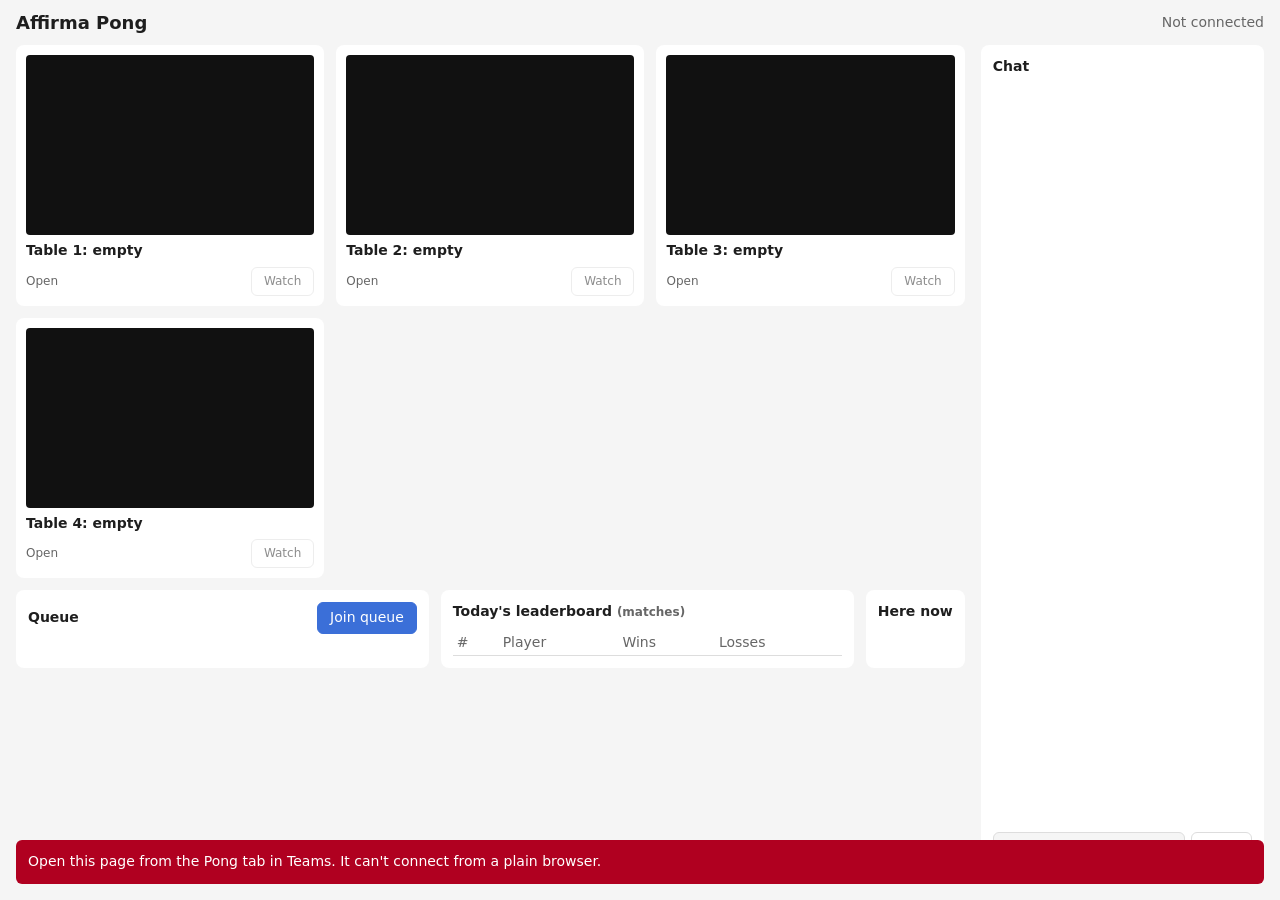
==== index.html @ b14bc33f "Add files via upload" ====
<!doctype html>
<html lang="en"><head><meta charset="utf-8"><meta name="viewport" content="width=device-width,initial-scale=1">
<title>Affirma Pong</title>  <script type="module" crossorigin src="./assets/main-BTgfUOuB.js"></script>
  <link rel="modulepreload" crossorigin href="./assets/childCommunication-DNz5EZLB.js">
  <link rel="stylesheet" crossorigin href="./assets/childCommunication-Cfdtq1eV.css">
</head>
<body>
<header>
  <h1>Affirma Pong</h1>
  <div class="hdr-right"><span id="me" class="muted">Connecting…</span><span id="role" class="pill" hidden title="Your browser is currently coordinating the lobby">host</span></div>
</header>
<main class="layout">
  <section class="content">
    <!-- LOBBY -->
    <div id="lobby">
      <div id="tables" class="tables"></div>
      <div class="row">
        <div class="card grow">
          <div class="card-h"><h2>Queue</h2><button id="queueBtn" class="primary">Join queue</button></div>
          <ol id="queue" class="list"></ol>
        </div>
        <div class="card grow">
          <h2>Today's leaderboard <span class="muted small">(matches)</span></h2>
          <table class="board"><thead><tr><th>#</th><th>Player</th><th>Wins</th><th>Losses</th></tr></thead><tbody id="board"></tbody></table>
        </div>
        <div class="card">
          <h2>Here now</h2><ul id="people" class="list"></ul>
        </div>
      </div>
    </div>
    <!-- TABLE -->
    <div id="table" hidden>
      <div class="table-bar">
        <button id="backBtn">← Lobby</button>
        <div id="scoreline" class="scoreline"></div>
        <div><button id="forfeitBtn" class="danger" hidden>Forfeit</button></div>
      </div>
      <div class="court-wrap">
        <canvas id="court" width="800" height="500"></canvas>
        <div id="overlay" class="overlay" hidden></div>
      </div>
      <p class="muted small">Mouse over the court, or ↑/↓ (W/S), to move your paddle.</p>
    </div>
  </section>
  <aside class="chat card">
    <h2>Chat</h2>
    <div id="chatLog" class="chat-log"></div>
    <form id="chatForm" class="chat-form"><input id="chatInput" maxlength="300" placeholder="Say something…" autocomplete="off"><button>Send</button></form>
  </aside>
</main>
<div id="error" class="error" hidden></div>
</body></html>
---- assets/childCommunication-Cfdtq1eV.css ----
:root{--bg:#f5f5f5;--fg:#1e1e1e;--muted:#666;--panel:#fff;--line:#ddd;--court:#111;--accent:#3b6fd8;--accent-fg:#fff;--danger:#c62828;--err:#b00020}[hidden]{display:none!important}@media (prefers-color-scheme:dark){:root{--bg:#1f1f1f;--fg:#eee;--muted:#aaa;--panel:#2a2a2a;--line:#3a3a3a;--accent:#6b93e8}}*{box-sizing:border-box}body{margin:0;font:14px/1.4 Segoe UI,system-ui,sans-serif;background:var(--bg);color:var(--fg)}header{display:flex;justify-content:space-between;align-items:center;padding:10px 16px}h1{font-size:18px;margin:0}h2{font-size:14px;margin:0 0 8px}.hdr-right{display:flex;gap:8px;align-items:center}.pill{font-size:11px;border:1px solid var(--line);border-radius:10px;padding:1px 8px;color:var(--muted)}.muted{color:var(--muted)}.small{font-size:12px}.layout{display:flex;gap:16px;padding:0 16px 16px;align-items:flex-start}.content{flex:1;min-width:0}.card{background:var(--panel);border-radius:8px;padding:12px}.card-h{display:flex;justify-content:space-between;align-items:center;margin-bottom:8px}.card-h h2{margin:0}.row{display:flex;gap:12px;margin-top:12px;flex-wrap:wrap}.grow{flex:1 1 220px}.tables{display:grid;grid-template-columns:repeat(auto-fill,minmax(230px,1fr));gap:12px}.tcard{background:var(--panel);border-radius:8px;padding:10px;display:flex;flex-direction:column;gap:6px}.tcard canvas{width:100%;aspect-ratio:8/5;background:var(--court);border-radius:4px;display:block}.tcard .names{font-weight:600;white-space:nowrap;overflow:hidden;text-overflow:ellipsis}.tcard .meta{display:flex;justify-content:space-between;align-items:center;color:var(--muted);font-size:12px}button{font:inherit;border:1px solid var(--line);background:var(--panel);color:var(--fg);border-radius:6px;padding:5px 12px;cursor:pointer}button:hover{border-color:var(--accent)}button:disabled{opacity:.5;cursor:default}button.primary{background:var(--accent);color:var(--accent-fg);border-color:var(--accent)}button.danger{color:var(--danger);border-color:var(--danger)}button.sel{outline:2px solid var(--accent)}.list{margin:0;padding-left:20px}.list li{padding:2px 0}ul.list{list-style:none;padding:0}.board{width:100%;border-collapse:collapse}.board th,.board td{text-align:left;padding:3px 4px;border-bottom:1px solid var(--line)}.board th{color:var(--muted);font-weight:400}.you{font-weight:600}.table-bar{display:flex;justify-content:space-between;align-items:center;margin-bottom:8px;gap:8px}.scoreline{font-size:16px;font-weight:600;text-align:center}.scoreline .sub{display:block;font-size:12px;font-weight:400;color:var(--muted)}.court-wrap{position:relative;max-width:800px}#court{width:100%;height:auto;background:var(--court);border-radius:8px;display:block;touch-action:none}.overlay{position:absolute;top:0;right:0;bottom:0;left:0;display:flex;flex-direction:column;align-items:center;justify-content:center;gap:10px;background:#0000008c;color:#fff;border-radius:8px;text-align:center;padding:16px}.overlay .big{font-size:22px;font-weight:600}.overlay .opts{display:flex;gap:8px;flex-wrap:wrap;justify-content:center}.overlay button{background:#2a2a2a;color:#fff;border-color:#666}.overlay button.sel{outline-color:#8fb0ff}.overlay input{width:64px;font:inherit;padding:4px;border-radius:6px;border:1px solid #666;background:#2a2a2a;color:#fff}.chat{flex:0 0 280px;display:flex;flex-direction:column;height:calc(100vh - 70px);min-height:320px;position:sticky;top:8px}.chat-log{flex:1;overflow-y:auto;display:flex;flex-direction:column;gap:6px;padding-right:4px}.chat-log .msg b{margin-right:4px}.chat-log .t{color:var(--muted);font-size:11px;margin-left:4px}.chat-form{display:flex;gap:6px;margin-top:8px}.chat-form input{flex:1;min-width:0;font:inherit;padding:5px 8px;border:1px solid var(--line);border-radius:6px;background:var(--bg);color:var(--fg)}.center{max-width:480px;margin:48px auto;text-align:center}.error{position:fixed;left:16px;right:16px;bottom:16px;background:var(--err);color:#fff;padding:12px;border-radius:6px}@media (max-width:900px){.layout{flex-direction:column}.chat{position:static;height:340px;flex-basis:auto;width:100%}}
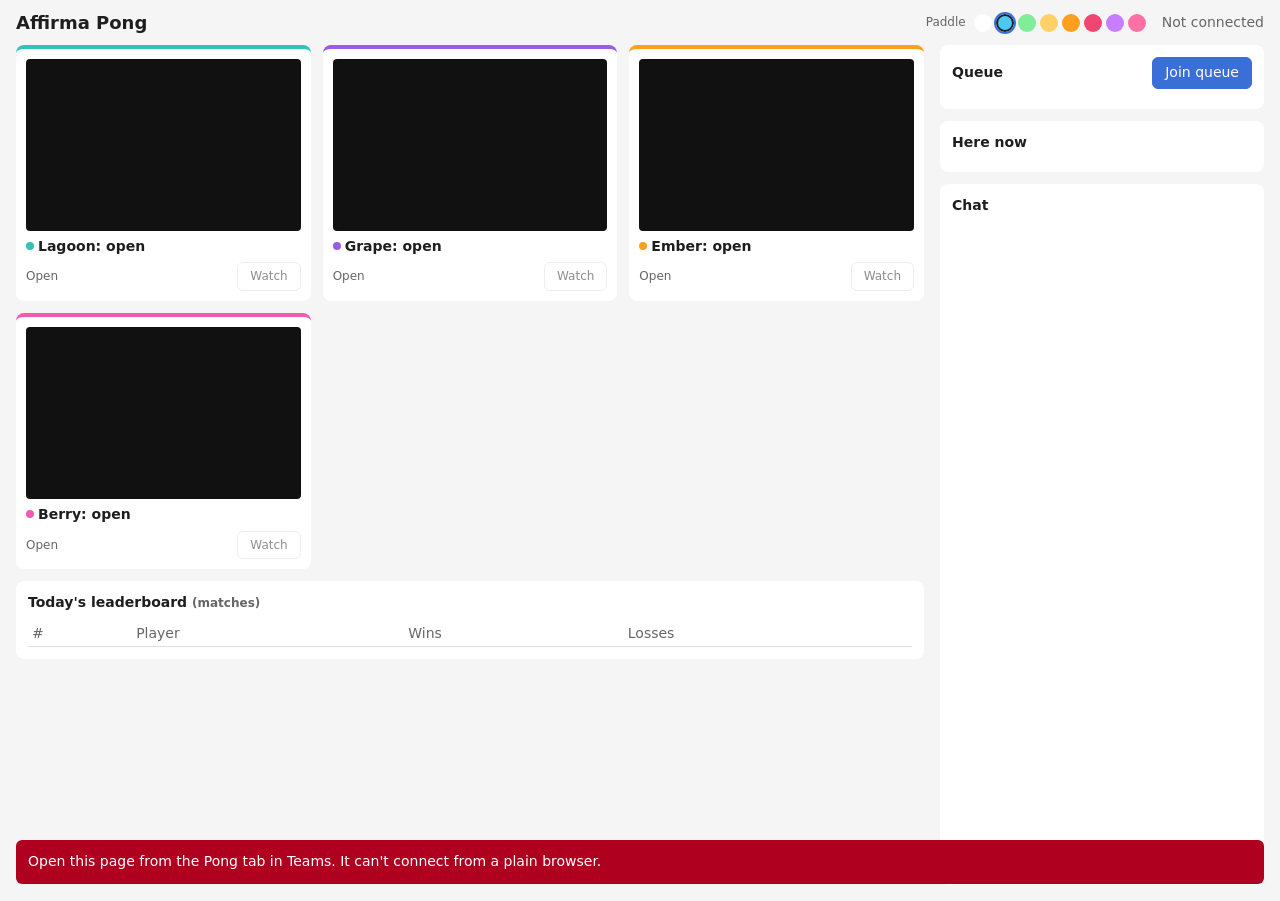
==== commit 748c02f4: "Add files via upload" ====
--- a/index.html
+++ b/index.html
@@ -1,13 +1,13 @@
 <!doctype html>
 <html lang="en"><head><meta charset="utf-8"><meta name="viewport" content="width=device-width,initial-scale=1">
-<title>Affirma Pong</title>  <script type="module" crossorigin src="./assets/main-BTgfUOuB.js"></script>
-  <link rel="modulepreload" crossorigin href="./assets/childCommunication-DNz5EZLB.js">
-  <link rel="stylesheet" crossorigin href="./assets/childCommunication-Cfdtq1eV.css">
+<title>Affirma Pong</title>  <script type="module" crossorigin src="./assets/main-C1yGoTBP.js"></script>
+  <link rel="modulepreload" crossorigin href="./assets/childCommunication-CGfegO4c.js">
+  <link rel="stylesheet" crossorigin href="./assets/childCommunication-SE3dBm0N.css">
 </head>
 <body>
 <header>
   <h1>Affirma Pong</h1>
-  <div class="hdr-right"><span id="me" class="muted">Connecting…</span><span id="role" class="pill" hidden title="Your browser is currently coordinating the lobby">host</span></div>
+  <div class="hdr-right"><span class="muted small">Paddle</span><div id="colorPick" class="swatches"></div><span id="me" class="muted">Connecting…</span><span id="role" class="pill" hidden title="Your browser is currently coordinating the lobby">host</span></div>
 </header>
 <main class="layout">
   <section class="content">
@@ -16,15 +16,8 @@
       <div id="tables" class="tables"></div>
       <div class="row">
         <div class="card grow">
-          <div class="card-h"><h2>Queue</h2><button id="queueBtn" class="primary">Join queue</button></div>
-          <ol id="queue" class="list"></ol>
-        </div>
-        <div class="card grow">
           <h2>Today's leaderboard <span class="muted small">(matches)</span></h2>
           <table class="board"><thead><tr><th>#</th><th>Player</th><th>Wins</th><th>Losses</th></tr></thead><tbody id="board"></tbody></table>
-        </div>
-        <div class="card">
-          <h2>Here now</h2><ul id="people" class="list"></ul>
         </div>
       </div>
     </div>
@@ -39,13 +32,24 @@
         <canvas id="court" width="800" height="500"></canvas>
         <div id="overlay" class="overlay" hidden></div>
       </div>
-      <p class="muted small">Mouse over the court, or ↑/↓ (W/S), to move your paddle.</p>
+      <p id="watchers" class="muted small"></p>
+      <p class="muted small">Mouse over the court, or ↑/↓ (W/S), to move your paddle. When it is your serve, click the court or press Space.</p>
     </div>
   </section>
-  <aside class="chat card">
-    <h2>Chat</h2>
-    <div id="chatLog" class="chat-log"></div>
-    <form id="chatForm" class="chat-form"><input id="chatInput" maxlength="300" placeholder="Say something…" autocomplete="off"><button>Send</button></form>
+  <aside class="side">
+    <div class="card">
+      <div class="card-h"><h2>Queue</h2><button id="queueBtn" class="primary">Join queue</button></div>
+      <ol id="queue" class="list"></ol>
+    </div>
+    <div class="card">
+      <h2>Here now</h2><ul id="people" class="list people"></ul>
+    </div>
+    <div class="card chat">
+      <h2>Chat</h2>
+      <div id="chatLog" class="chat-log"></div>
+      <div id="emojiPop" class="emoji-pop" hidden></div>
+      <form id="chatForm" class="chat-form"><button type="button" id="emojiBtn" class="emoji-btn" title="Emoji" aria-label="Emoji">😀</button><input id="chatInput" maxlength="300" placeholder="Say something…" autocomplete="off"><button>Send</button></form>
+    </div>
   </aside>
 </main>
 <div id="error" class="error" hidden></div>
--- a/assets/childCommunication-SE3dBm0N.css
+++ b/assets/childCommunication-SE3dBm0N.css
@@ -0,0 +1 @@
+:root{--bg:#f5f5f5;--fg:#1e1e1e;--muted:#666;--panel:#fff;--line:#ddd;--court:#111;--accent:#3b6fd8;--accent-fg:#fff;--danger:#c62828;--err:#b00020}[hidden]{display:none!important}@media (prefers-color-scheme:dark){:root{--bg:#1f1f1f;--fg:#eee;--muted:#aaa;--panel:#2a2a2a;--line:#3a3a3a;--accent:#6b93e8}}*{box-sizing:border-box}body{margin:0;font:14px/1.4 Segoe UI,system-ui,sans-serif;background:var(--bg);color:var(--fg)}header{display:flex;justify-content:space-between;align-items:center;padding:10px 16px}h1{font-size:18px;margin:0}h2{font-size:14px;margin:0 0 8px}.hdr-right{display:flex;gap:8px;align-items:center}.pill{font-size:11px;border:1px solid var(--line);border-radius:10px;padding:1px 8px;color:var(--muted)}.muted{color:var(--muted)}.small{font-size:12px}.layout{display:flex;gap:16px;padding:0 16px 16px;align-items:flex-start}.content{flex:1;min-width:0}.card{background:var(--panel);border-radius:8px;padding:12px}.card-h{display:flex;justify-content:space-between;align-items:center;margin-bottom:8px}.card-h h2{margin:0}.row{display:flex;gap:12px;margin-top:12px;flex-wrap:wrap}.grow{flex:1 1 220px}.tables{display:grid;grid-template-columns:repeat(auto-fill,minmax(230px,1fr));gap:12px}.tcard{background:var(--panel);border-radius:8px;padding:10px;display:flex;flex-direction:column;gap:6px}.tcard canvas{width:100%;aspect-ratio:8/5;background:var(--court);border-radius:4px;display:block}.tcard .names{font-weight:600;white-space:nowrap;overflow:hidden;text-overflow:ellipsis}.tcard .meta{display:flex;justify-content:space-between;align-items:center;color:var(--muted);font-size:12px}button{font:inherit;border:1px solid var(--line);background:var(--panel);color:var(--fg);border-radius:6px;padding:5px 12px;cursor:pointer}button:hover{border-color:var(--accent)}button:disabled{opacity:.5;cursor:default}button.primary{background:var(--accent);color:var(--accent-fg);border-color:var(--accent)}button.danger{color:var(--danger);border-color:var(--danger)}button.sel{outline:2px solid var(--accent)}.list{margin:0;padding-left:20px}.list li{padding:2px 0}ul.list{list-style:none;padding:0}.board{width:100%;border-collapse:collapse}.board th,.board td{text-align:left;padding:3px 4px;border-bottom:1px solid var(--line)}.board th{color:var(--muted);font-weight:400}.you{font-weight:600}.table-bar{display:flex;justify-content:space-between;align-items:center;margin-bottom:8px;gap:8px}.scoreline{font-size:16px;font-weight:600;text-align:center}.scoreline .sub{display:block;font-size:12px;font-weight:400;color:var(--muted)}.court-wrap{position:relative;max-width:800px}#court{width:100%;height:auto;background:var(--court);border-radius:8px;display:block;touch-action:none}.overlay{position:absolute;top:0;right:0;bottom:0;left:0;display:flex;flex-direction:column;align-items:center;justify-content:center;gap:10px;background:#0000008c;color:#fff;border-radius:8px;text-align:center;padding:16px}.overlay .big{font-size:22px;font-weight:600}.overlay .opts{display:flex;gap:8px;flex-wrap:wrap;justify-content:center}.overlay button{background:#2a2a2a;color:#fff;border-color:#666}.overlay button.sel{outline-color:#8fb0ff}.overlay input{width:64px;font:inherit;padding:4px;border-radius:6px;border:1px solid #666;background:#2a2a2a;color:#fff}.side{flex:0 0 290px;display:flex;flex-direction:column;gap:12px;height:calc(100vh - 60px);min-height:480px;position:sticky;top:8px}.side .card{flex:0 0 auto}.side .list{max-height:150px;overflow-y:auto}.people li{display:flex;justify-content:space-between;gap:6px}.people .st{color:var(--muted);font-size:12px;white-space:nowrap}.chat{flex:1 1 auto!important;display:flex;flex-direction:column;min-height:220px;position:relative}.emoji-btn{padding:4px 8px;font-size:16px;line-height:1}.emoji-pop{position:absolute;left:12px;right:12px;bottom:52px;background:var(--panel);border:1px solid var(--line);border-radius:8px;padding:6px;display:grid;grid-template-columns:repeat(8,1fr);gap:2px;box-shadow:0 4px 16px #00000040;z-index:5}.emoji-pop button{border:none;background:none;font-size:18px;padding:4px;line-height:1}.emoji-pop button:hover{background:var(--bg)}.tcard .watch{color:var(--muted);font-weight:400;font-size:12px;margin-left:4px}.chat-log{flex:1;overflow-y:auto;display:flex;flex-direction:column;gap:6px;padding-right:4px}.chat-log .msg b{margin-right:4px}.chat-log .t{color:var(--muted);font-size:11px;margin-left:4px}.chat-form{display:flex;gap:6px;margin-top:8px}.chat-form input{flex:1;min-width:0;font:inherit;padding:5px 8px;border:1px solid var(--line);border-radius:6px;background:var(--bg);color:var(--fg)}.center{max-width:480px;margin:48px auto;text-align:center}.error{position:fixed;left:16px;right:16px;bottom:16px;background:var(--err);color:#fff;padding:12px;border-radius:6px}@media (max-width:900px){.layout{flex-direction:column}.side{position:static;height:auto;width:100%;flex-basis:auto}.chat{height:340px}}.swatches{display:flex;gap:4px;margin-right:8px}.swatches button{width:18px;height:18px;padding:0;border-radius:50%;border:2px solid transparent}.swatches button.sel{border-color:var(--fg)}.tcard{border-top:4px solid var(--tc,#888)}.tcard .names .dot{display:inline-block;width:8px;height:8px;border-radius:50%;margin:0 4px 1px 0}.court-wrap{border-radius:8px;box-shadow:0 0 0 3px var(--tc,transparent)}
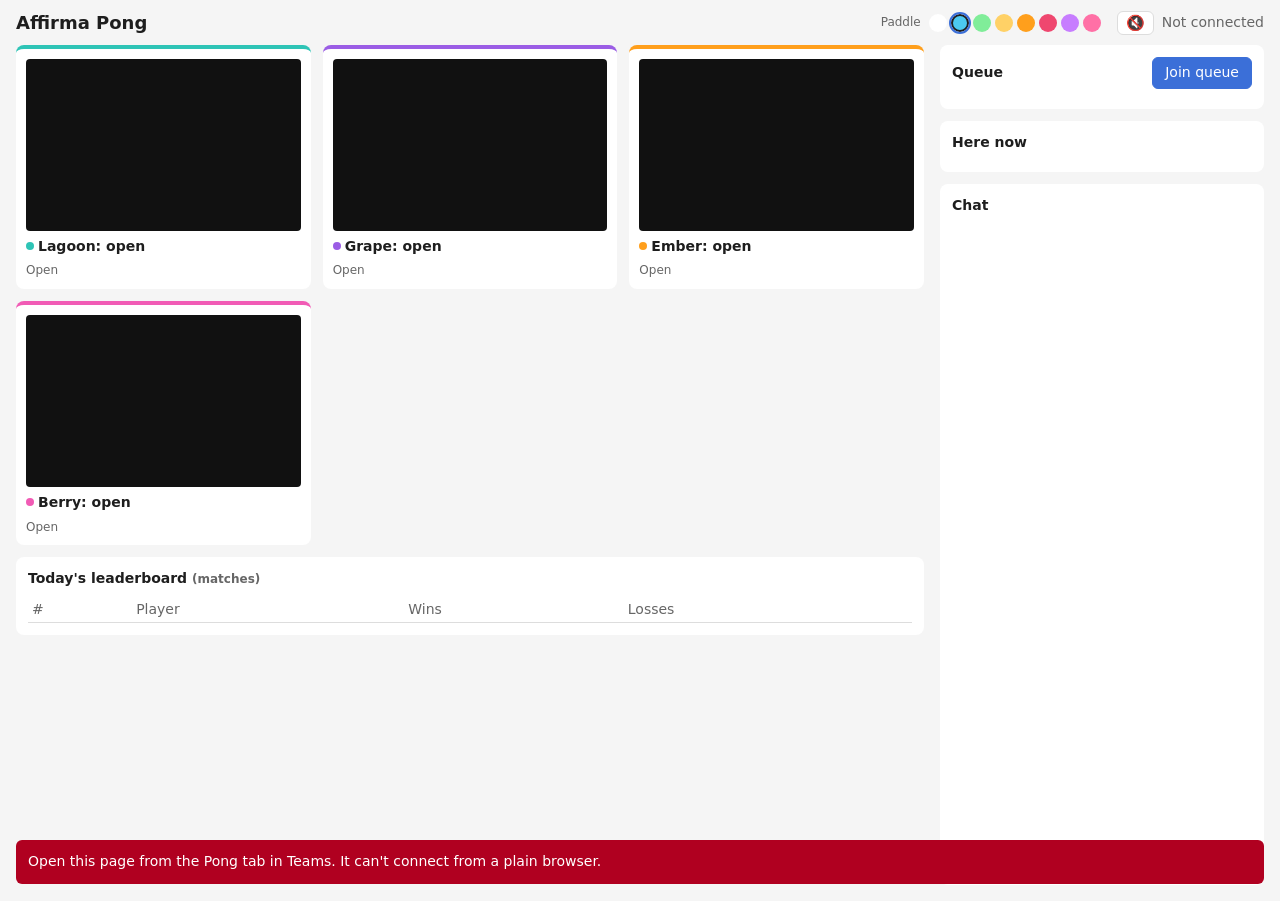
==== commit a62706fe: "Add files via upload" ====
--- a/index.html
+++ b/index.html
@@ -1,13 +1,13 @@
 <!doctype html>
 <html lang="en"><head><meta charset="utf-8"><meta name="viewport" content="width=device-width,initial-scale=1">
-<title>Affirma Pong</title>  <script type="module" crossorigin src="./assets/main-C1yGoTBP.js"></script>
-  <link rel="modulepreload" crossorigin href="./assets/childCommunication-CGfegO4c.js">
-  <link rel="stylesheet" crossorigin href="./assets/childCommunication-SE3dBm0N.css">
+<title>Affirma Pong</title>  <script type="module" crossorigin src="./assets/main-DrzrTM7B.js"></script>
+  <link rel="modulepreload" crossorigin href="./assets/childCommunication-D9LgDVON.js">
+  <link rel="stylesheet" crossorigin href="./assets/childCommunication-C9RB9UH6.css">
 </head>
 <body>
 <header>
   <h1>Affirma Pong</h1>
-  <div class="hdr-right"><span class="muted small">Paddle</span><div id="colorPick" class="swatches"></div><span id="me" class="muted">Connecting…</span><span id="role" class="pill" hidden title="Your browser is currently coordinating the lobby">host</span></div>
+  <div class="hdr-right"><span class="muted small">Paddle</span><div id="colorPick" class="swatches"></div><button id="soundBtn" class="icon-btn" title="Sound effects">🔇</button><span id="me" class="muted">Connecting…</span><span id="role" class="pill" hidden title="Your browser is currently coordinating the lobby">host</span></div>
 </header>
 <main class="layout">
   <section class="content">
@@ -32,7 +32,7 @@
         <canvas id="court" width="800" height="500"></canvas>
         <div id="overlay" class="overlay" hidden></div>
       </div>
-      <p id="watchers" class="muted small"></p>
+      <div class="under-court"><div id="reactBar" class="react-bar"></div><p id="watchers" class="muted small"></p></div>
       <p class="muted small">Mouse over the court, or ↑/↓ (W/S), to move your paddle. When it is your serve, click the court or press Space.</p>
     </div>
   </section>
--- a/assets/childCommunication-C9RB9UH6.css
+++ b/assets/childCommunication-C9RB9UH6.css
@@ -0,0 +1 @@
+:root{--bg:#f5f5f5;--fg:#1e1e1e;--muted:#666;--panel:#fff;--line:#ddd;--court:#111;--accent:#3b6fd8;--accent-fg:#fff;--danger:#c62828;--err:#b00020}[hidden]{display:none!important}@media (prefers-color-scheme:dark){:root{--bg:#1f1f1f;--fg:#eee;--muted:#aaa;--panel:#2a2a2a;--line:#3a3a3a;--accent:#6b93e8}}*{box-sizing:border-box}body{margin:0;font:14px/1.4 Segoe UI,system-ui,sans-serif;background:var(--bg);color:var(--fg)}header{display:flex;justify-content:space-between;align-items:center;padding:10px 16px}h1{font-size:18px;margin:0}h2{font-size:14px;margin:0 0 8px}.hdr-right{display:flex;gap:8px;align-items:center}.pill{font-size:11px;border:1px solid var(--line);border-radius:10px;padding:1px 8px;color:var(--muted)}.muted{color:var(--muted)}.small{font-size:12px}.layout{display:flex;gap:16px;padding:0 16px 16px;align-items:flex-start}.content{flex:1;min-width:0}.card{background:var(--panel);border-radius:8px;padding:12px}.card-h{display:flex;justify-content:space-between;align-items:center;margin-bottom:8px}.card-h h2{margin:0}.row{display:flex;gap:12px;margin-top:12px;flex-wrap:wrap}.grow{flex:1 1 220px}.tables{display:grid;grid-template-columns:repeat(auto-fill,minmax(230px,1fr));gap:12px}.tcard{background:var(--panel);border-radius:8px;padding:10px;display:flex;flex-direction:column;gap:6px}.tcard canvas{width:100%;aspect-ratio:8/5;background:var(--court);border-radius:4px;display:block}.tcard .names{font-weight:600;white-space:nowrap;overflow:hidden;text-overflow:ellipsis}.tcard .meta{display:flex;justify-content:space-between;align-items:center;color:var(--muted);font-size:12px}button{font:inherit;border:1px solid var(--line);background:var(--panel);color:var(--fg);border-radius:6px;padding:5px 12px;cursor:pointer}button:hover{border-color:var(--accent)}button:disabled{opacity:.5;cursor:default}button.primary{background:var(--accent);color:var(--accent-fg);border-color:var(--accent)}button.danger{color:var(--danger);border-color:var(--danger)}button.sel{outline:2px solid var(--accent)}.list{margin:0;padding-left:20px}.list li{padding:2px 0}ul.list{list-style:none;padding:0}.board{width:100%;border-collapse:collapse}.board th,.board td{text-align:left;padding:3px 4px;border-bottom:1px solid var(--line)}.board th{color:var(--muted);font-weight:400}.you{font-weight:600}.table-bar{display:flex;justify-content:space-between;align-items:center;margin-bottom:8px;gap:8px}.scoreline{font-size:16px;font-weight:600;text-align:center}.scoreline .sub{display:block;font-size:12px;font-weight:400;color:var(--muted)}.court-wrap{position:relative;max-width:800px}#court{width:100%;height:auto;background:var(--court);border-radius:8px;display:block;touch-action:none}.overlay{position:absolute;top:0;right:0;bottom:0;left:0;display:flex;flex-direction:column;align-items:center;justify-content:center;gap:10px;background:#0000008c;color:#fff;border-radius:8px;text-align:center;padding:16px}.overlay .big{font-size:22px;font-weight:600}.overlay .opts{display:flex;gap:8px;flex-wrap:wrap;justify-content:center}.overlay button{background:#2a2a2a;color:#fff;border-color:#666}.overlay button.sel{outline-color:#8fb0ff}.overlay input{width:64px;font:inherit;padding:4px;border-radius:6px;border:1px solid #666;background:#2a2a2a;color:#fff}.side{flex:0 0 290px;display:flex;flex-direction:column;gap:12px;height:calc(100vh - 60px);min-height:480px;position:sticky;top:8px}.side .card{flex:0 0 auto}.side .list{max-height:150px;overflow-y:auto}.people li{display:flex;justify-content:space-between;gap:6px}.people .st{color:var(--muted);font-size:12px;white-space:nowrap}.chat{flex:1 1 auto!important;display:flex;flex-direction:column;min-height:220px;position:relative}.emoji-btn{padding:4px 8px;font-size:16px;line-height:1}.emoji-pop{position:absolute;left:12px;right:12px;bottom:52px;background:var(--panel);border:1px solid var(--line);border-radius:8px;padding:6px;display:grid;grid-template-columns:repeat(8,1fr);gap:2px;box-shadow:0 4px 16px #00000040;z-index:5}.emoji-pop button{border:none;background:none;font-size:18px;padding:4px;line-height:1}.emoji-pop button:hover{background:var(--bg)}.tcard .watch{color:var(--muted);font-weight:400;font-size:12px;margin-left:4px}.chat-log{flex:1;overflow-y:auto;display:flex;flex-direction:column;gap:6px;padding-right:4px}.chat-log .msg b{margin-right:4px}.chat-log .t{color:var(--muted);font-size:11px;margin-left:4px}.chat-form{display:flex;gap:6px;margin-top:8px}.chat-form input{flex:1;min-width:0;font:inherit;padding:5px 8px;border:1px solid var(--line);border-radius:6px;background:var(--bg);color:var(--fg)}.center{max-width:480px;margin:48px auto;text-align:center}.error{position:fixed;left:16px;right:16px;bottom:16px;background:var(--err);color:#fff;padding:12px;border-radius:6px}@media (max-width:900px){.layout{flex-direction:column}.side{position:static;height:auto;width:100%;flex-basis:auto}.chat{height:340px}}.swatches{display:flex;gap:4px;margin-right:8px}.swatches button{width:18px;height:18px;padding:0;border-radius:50%;border:2px solid transparent}.swatches button.sel{border-color:var(--fg)}.tcard{border-top:4px solid var(--tc,#888)}.tcard .names .dot{display:inline-block;width:8px;height:8px;border-radius:50%;margin:0 4px 1px 0}.court-wrap{border-radius:8px;box-shadow:0 0 0 3px var(--tc,transparent)}.tcard .btns{display:flex;gap:6px}.icon-btn{padding:2px 8px;font-size:15px;line-height:1.2}.under-court{display:flex;justify-content:space-between;align-items:center;gap:12px;max-width:800px;margin-top:8px}.under-court p{margin:0}.react-bar{display:flex;gap:4px}.react-bar button{font-size:18px;padding:2px 8px;line-height:1.2}.react-bar button:active{transform:scale(.9)}.court-wrap{overflow:hidden}.react-float{position:absolute;bottom:8px;pointer-events:none;display:flex;flex-direction:column;align-items:center;animation:floatUp 2.2s ease-out forwards;z-index:3}.react-float .e{font-size:34px;line-height:1}.react-float .w{font-size:11px;color:#fff;background:#00000073;border-radius:6px;padding:0 5px;margin-top:2px}@keyframes floatUp{0%{transform:translateY(0) scale(.6);opacity:0}12%{transform:translateY(-30px) scale(1.15);opacity:1}to{transform:translateY(-360px) scale(1);opacity:0}}.scoreline .num{display:inline-block}.scoreline .num.pop{animation:pop .45s ease-out}@keyframes pop{0%{transform:scale(1)}40%{transform:scale(1.7);color:var(--accent)}to{transform:scale(1)}}
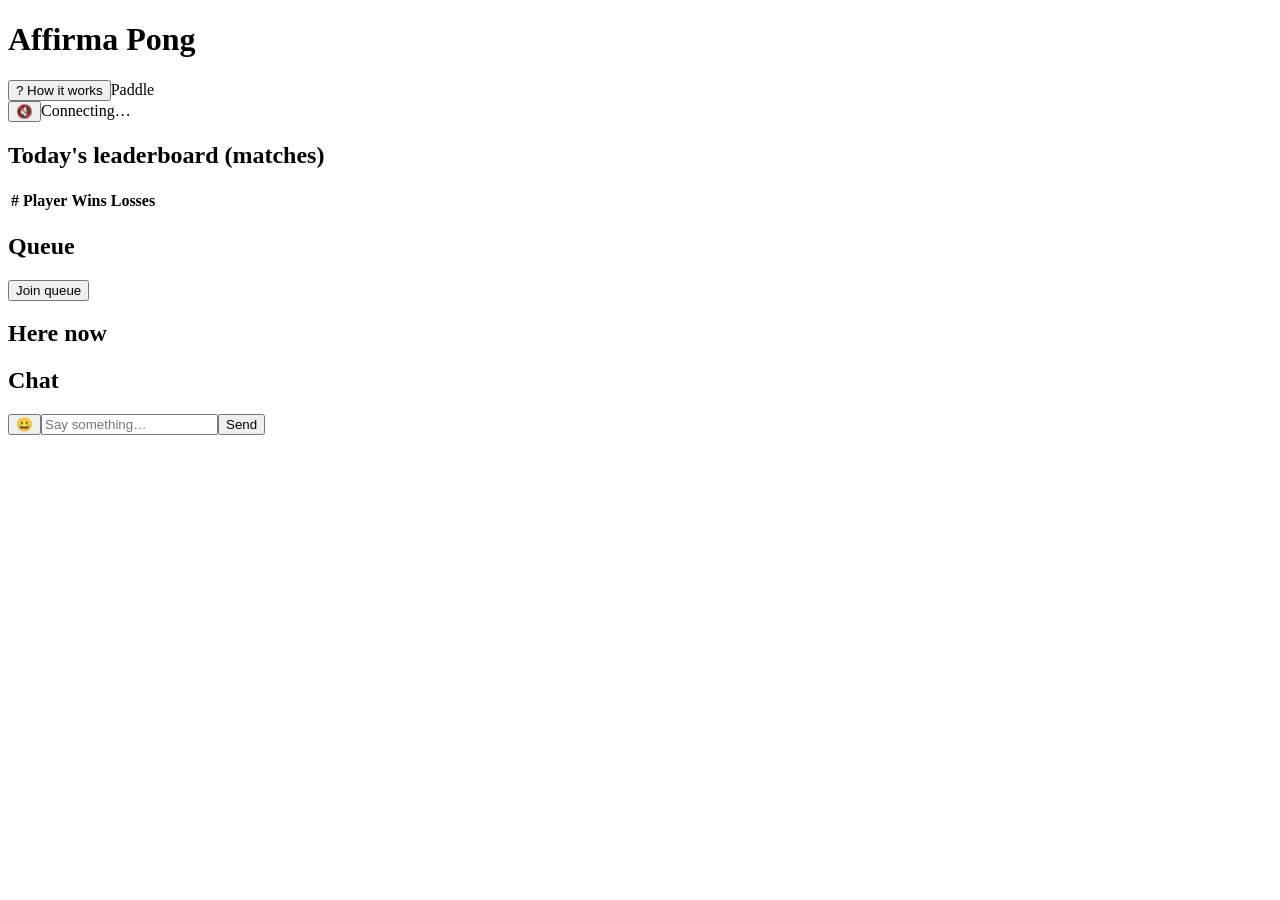
==== commit 2ad7c398: "Add files via upload" ====
--- a/index.html
+++ b/index.html
@@ -1,13 +1,13 @@
 <!doctype html>
 <html lang="en"><head><meta charset="utf-8"><meta name="viewport" content="width=device-width,initial-scale=1">
-<title>Affirma Pong</title>  <script type="module" crossorigin src="./assets/main-DrzrTM7B.js"></script>
-  <link rel="modulepreload" crossorigin href="./assets/childCommunication-D9LgDVON.js">
-  <link rel="stylesheet" crossorigin href="./assets/childCommunication-C9RB9UH6.css">
+<title>Affirma Pong</title>  <script type="module" crossorigin src="./assets/main-BjcgK_cM.js"></script>
+  <link rel="modulepreload" crossorigin href="./assets/childCommunication-bS1l7ua5.js">
+  <link rel="stylesheet" crossorigin href="./assets/childCommunication-LVL5ZOk_.css">
 </head>
 <body>
 <header>
   <h1>Affirma Pong</h1>
-  <div class="hdr-right"><span class="muted small">Paddle</span><div id="colorPick" class="swatches"></div><button id="soundBtn" class="icon-btn" title="Sound effects">🔇</button><span id="me" class="muted">Connecting…</span><span id="role" class="pill" hidden title="Your browser is currently coordinating the lobby">host</span></div>
+  <div class="hdr-right"><button id="helpBtn" class="icon-btn help-btn" title="How it works">? How it works</button><span class="muted small">Paddle</span><div id="colorPick" class="swatches"></div><button id="soundBtn" class="icon-btn" title="Sound effects">🔇</button><span id="me" class="muted">Connecting…</span><span id="role" class="pill" hidden title="Your browser is currently coordinating the lobby">host</span></div>
 </header>
 <main class="layout">
   <section class="content">
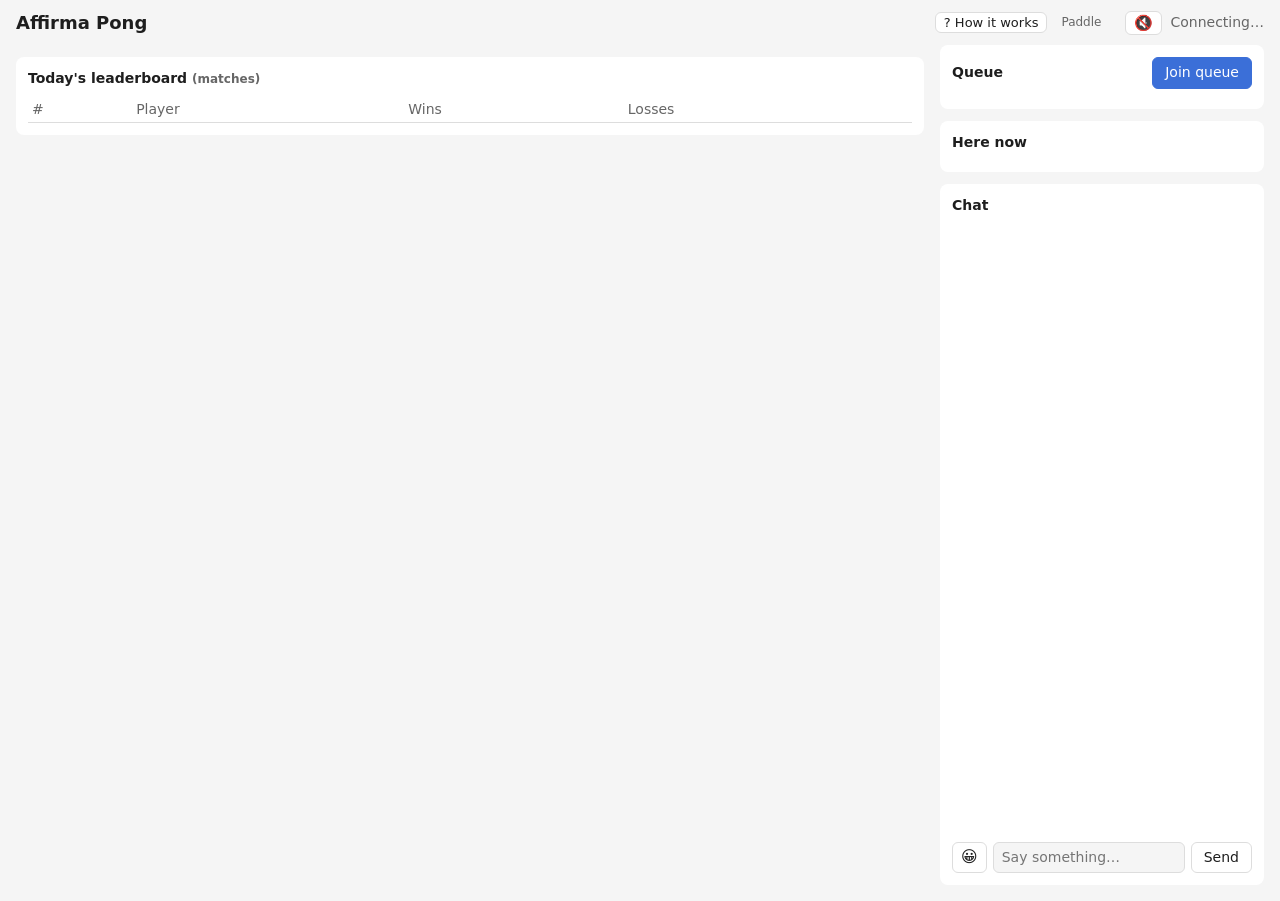
==== commit de5cc77b: "Add files via upload" ====
--- a/index.html
+++ b/index.html
@@ -1,6 +1,6 @@
 <!doctype html>
 <html lang="en"><head><meta charset="utf-8"><meta name="viewport" content="width=device-width,initial-scale=1">
-<title>Affirma Pong</title>  <script type="module" crossorigin src="./assets/main-BjcgK_cM.js"></script>
+<title>Affirma Pong</title>  <script type="module" crossorigin src="./assets/main-Hml-aUQJ.js"></script>
   <link rel="modulepreload" crossorigin href="./assets/childCommunication-bS1l7ua5.js">
   <link rel="stylesheet" crossorigin href="./assets/childCommunication-LVL5ZOk_.css">
 </head>
--- a/assets/childCommunication-LVL5ZOk_.css
+++ b/assets/childCommunication-LVL5ZOk_.css
@@ -0,0 +1 @@
+:root{--bg:#f5f5f5;--fg:#1e1e1e;--muted:#666;--panel:#fff;--line:#ddd;--court:#111;--accent:#3b6fd8;--accent-fg:#fff;--danger:#c62828;--err:#b00020}[hidden]{display:none!important}@media (prefers-color-scheme:dark){:root{--bg:#1f1f1f;--fg:#eee;--muted:#aaa;--panel:#2a2a2a;--line:#3a3a3a;--accent:#6b93e8}}*{box-sizing:border-box}body{margin:0;font:14px/1.4 Segoe UI,system-ui,sans-serif;background:var(--bg);color:var(--fg)}header{display:flex;justify-content:space-between;align-items:center;padding:10px 16px}h1{font-size:18px;margin:0}h2{font-size:14px;margin:0 0 8px}.hdr-right{display:flex;gap:8px;align-items:center}.pill{font-size:11px;border:1px solid var(--line);border-radius:10px;padding:1px 8px;color:var(--muted)}.muted{color:var(--muted)}.small{font-size:12px}.layout{display:flex;gap:16px;padding:0 16px 16px;align-items:flex-start}.content{flex:1;min-width:0}.card{background:var(--panel);border-radius:8px;padding:12px}.card-h{display:flex;justify-content:space-between;align-items:center;margin-bottom:8px}.card-h h2{margin:0}.row{display:flex;gap:12px;margin-top:12px;flex-wrap:wrap}.grow{flex:1 1 220px}.tables{display:grid;grid-template-columns:repeat(auto-fill,minmax(230px,1fr));gap:12px}.tcard{background:var(--panel);border-radius:8px;padding:10px;display:flex;flex-direction:column;gap:6px}.tcard canvas{width:100%;aspect-ratio:8/5;background:var(--court);border-radius:4px;display:block}.tcard .names{font-weight:600;white-space:nowrap;overflow:hidden;text-overflow:ellipsis}.tcard .meta{display:flex;justify-content:space-between;align-items:center;color:var(--muted);font-size:12px}button{font:inherit;border:1px solid var(--line);background:var(--panel);color:var(--fg);border-radius:6px;padding:5px 12px;cursor:pointer}button:hover{border-color:var(--accent)}button:disabled{opacity:.5;cursor:default}button.primary{background:var(--accent);color:var(--accent-fg);border-color:var(--accent)}button.danger{color:var(--danger);border-color:var(--danger)}button.sel{outline:2px solid var(--accent)}.list{margin:0;padding-left:20px}.list li{padding:2px 0}ul.list{list-style:none;padding:0}.board{width:100%;border-collapse:collapse}.board th,.board td{text-align:left;padding:3px 4px;border-bottom:1px solid var(--line)}.board th{color:var(--muted);font-weight:400}.you{font-weight:600}.table-bar{display:flex;justify-content:space-between;align-items:center;margin-bottom:8px;gap:8px}.scoreline{font-size:16px;font-weight:600;text-align:center}.scoreline .sub{display:block;font-size:12px;font-weight:400;color:var(--muted)}.court-wrap{position:relative;max-width:800px}#court{width:100%;height:auto;background:var(--court);border-radius:8px;display:block;touch-action:none}.overlay{position:absolute;top:0;right:0;bottom:0;left:0;display:flex;flex-direction:column;align-items:center;justify-content:center;gap:10px;background:#0000008c;color:#fff;border-radius:8px;text-align:center;padding:16px}.overlay .big{font-size:22px;font-weight:600}.overlay .opts{display:flex;gap:8px;flex-wrap:wrap;justify-content:center}.overlay button{background:#2a2a2a;color:#fff;border-color:#666}.overlay button.sel{outline-color:#8fb0ff}.overlay input{width:64px;font:inherit;padding:4px;border-radius:6px;border:1px solid #666;background:#2a2a2a;color:#fff}.side{flex:0 0 290px;display:flex;flex-direction:column;gap:12px;height:calc(100vh - 60px);min-height:480px;position:sticky;top:8px}.side .card{flex:0 0 auto}.side .list{max-height:150px;overflow-y:auto}.people li{display:flex;justify-content:space-between;gap:6px}.people .st{color:var(--muted);font-size:12px;white-space:nowrap}.chat{flex:1 1 auto!important;display:flex;flex-direction:column;min-height:220px;position:relative}.emoji-btn{padding:4px 8px;font-size:16px;line-height:1}.emoji-pop{position:absolute;left:12px;right:12px;bottom:52px;background:var(--panel);border:1px solid var(--line);border-radius:8px;padding:6px;display:grid;grid-template-columns:repeat(8,1fr);gap:2px;box-shadow:0 4px 16px #00000040;z-index:5}.emoji-pop button{border:none;background:none;font-size:18px;padding:4px;line-height:1}.emoji-pop button:hover{background:var(--bg)}.tcard .watch{color:var(--muted);font-weight:400;font-size:12px;margin-left:4px}.chat-log{flex:1;overflow-y:auto;display:flex;flex-direction:column;gap:6px;padding-right:4px}.chat-log .msg b{margin-right:4px}.chat-log .t{color:var(--muted);font-size:11px;margin-left:4px}.chat-form{display:flex;gap:6px;margin-top:8px}.chat-form input{flex:1;min-width:0;font:inherit;padding:5px 8px;border:1px solid var(--line);border-radius:6px;background:var(--bg);color:var(--fg)}.center{max-width:480px;margin:48px auto;text-align:center}.error{position:fixed;left:16px;right:16px;bottom:16px;background:var(--err);color:#fff;padding:12px;border-radius:6px}@media (max-width:900px){.layout{flex-direction:column}.side{position:static;height:auto;width:100%;flex-basis:auto}.chat{height:340px}}.swatches{display:flex;gap:4px;margin-right:8px}.swatches button{width:18px;height:18px;padding:0;border-radius:50%;border:2px solid transparent}.swatches button.sel{border-color:var(--fg)}.tcard{border-top:4px solid var(--tc,#888)}.tcard .names .dot{display:inline-block;width:8px;height:8px;border-radius:50%;margin:0 4px 1px 0}.court-wrap{border-radius:8px;box-shadow:0 0 0 3px var(--tc,transparent)}.tcard .btns{display:flex;gap:6px}.icon-btn{padding:2px 8px;font-size:15px;line-height:1.2}.under-court{display:flex;justify-content:space-between;align-items:center;gap:12px;max-width:800px;margin-top:8px}.under-court p{margin:0}.react-bar{display:flex;gap:4px}.react-bar button{font-size:18px;padding:2px 8px;line-height:1.2}.react-bar button:active{transform:scale(.9)}.court-wrap{overflow:hidden}.react-float{position:absolute;bottom:8px;pointer-events:none;display:flex;flex-direction:column;align-items:center;animation:floatUp 2.2s ease-out forwards;z-index:3}.react-float .e{font-size:34px;line-height:1}.react-float .w{font-size:11px;color:#fff;background:#00000073;border-radius:6px;padding:0 5px;margin-top:2px}@keyframes floatUp{0%{transform:translateY(0) scale(.6);opacity:0}12%{transform:translateY(-30px) scale(1.15);opacity:1}to{transform:translateY(-360px) scale(1);opacity:0}}.scoreline .num{display:inline-block}.scoreline .num.pop{animation:pop .45s ease-out}@keyframes pop{0%{transform:scale(1)}40%{transform:scale(1.7);color:var(--accent)}to{transform:scale(1)}}.help-btn{font-size:13px;margin-right:6px}.tour{position:fixed;top:0;right:0;bottom:0;left:0;z-index:50}.tour.dim{background:#0000008c}.tour-hole{position:fixed;border-radius:10px;box-shadow:0 0 0 9999px #0000008c;outline:2px solid var(--accent);transition:all .25s ease;pointer-events:none}.tour-card{position:fixed;background:var(--panel);color:var(--fg);border-radius:10px;padding:14px 16px;box-shadow:0 8px 30px #00000059;transition:top .25s ease,left .25s ease}.tour-title{font-weight:600;font-size:15px;margin-bottom:6px}.tour-body{font-size:13px;line-height:1.5}.tour-foot{display:flex;justify-content:space-between;align-items:center;margin-top:12px}.tour-count{color:var(--muted);font-size:12px}.tour-btns{display:flex;gap:6px}
